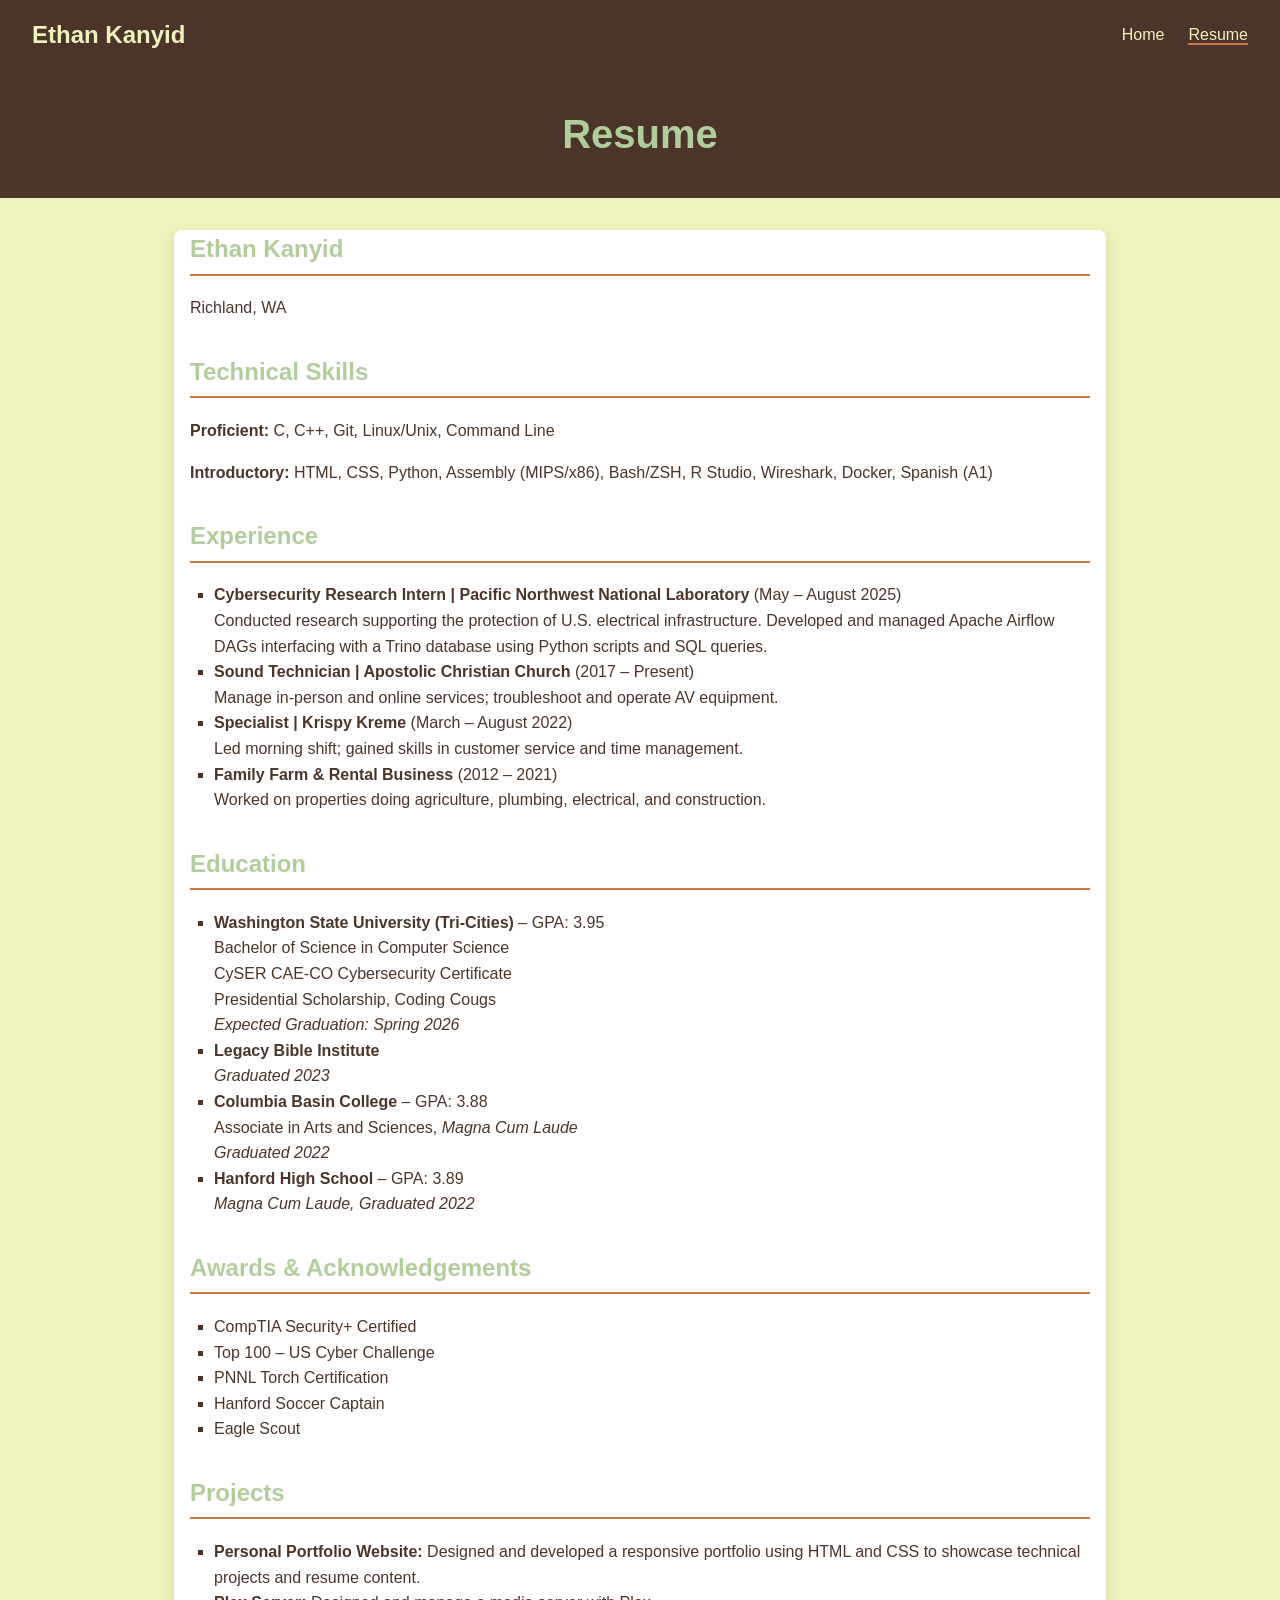
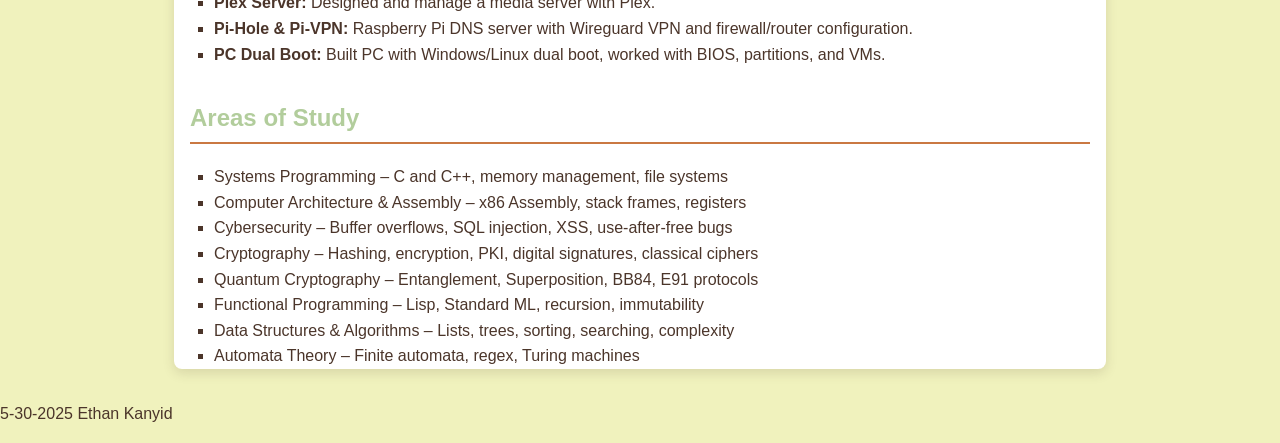
==== resume.html @ 14d08916 "Update resume.html" ====
<!DOCTYPE html>
<html lang="en">
<head>
  <meta charset="UTF-8" />
  <meta name="viewport" content="width=device-width, initial-scale=1.0" />
  <title>Ethan Kanyid – Resume</title>
  <link rel="stylesheet" href="style.css" />
</head>
<body>

<header>
  <!-- Navbar container for proper layout -->
  <div class="navbar">
    <div class="logo">Ethan Kanyid</div>
    <nav>
      <ul class="nav-links">
        <li><a href="index.html">Home</a></li>
        <li><a href="resume.html" class="active">Resume</a></li>
      </ul>
    </nav>
  </div>

  <!-- Hero text for page title -->
  <div class="hero-text">
    <h1>Resume</h1>
  </div>
</header>

  <main class="resume">
    <!-- Personal information section -->
    <section>
      <h2>Ethan Kanyid</h2>
      <p>Richland, WA</p>
    </section>

    <!-- Technical skills section -->
    <section>
      <h2>Technical Skills</h2>
      <p><strong>Proficient:</strong> C, C++, Git, Linux/Unix, Command Line</p>
      <p><strong>Introductory:</strong> HTML, CSS, Python, Assembly (MIPS/x86), Bash/ZSH, R Studio, Wireshark, Docker, Spanish (A1)</p>
    </section>

    <!-- Work experience -->
    <section>
      <h2>Experience</h2>
      <ul>
        <li><strong>Cybersecurity Research Intern | Pacific Northwest National Laboratory</strong> (May – August 2025)<br>
          Conducted research supporting the protection of U.S. electrical infrastructure. Developed and managed Apache Airflow DAGs interfacing with a Trino database using Python scripts and SQL queries.
        </li>
        <li><strong>Sound Technician | Apostolic Christian Church</strong> (2017 – Present)<br>
          Manage in-person and online services; troubleshoot and operate AV equipment.
        </li>
        <li><strong>Specialist | Krispy Kreme</strong> (March – August 2022)<br>
          Led morning shift; gained skills in customer service and time management.
        </li>
        <li><strong>Family Farm & Rental Business</strong> (2012 – 2021)<br>
          Worked on properties doing agriculture, plumbing, electrical, and construction.
        </li>
      </ul>
    </section>

    <!-- Education details -->
    <section>
      <h2>Education</h2>
      <ul>
        <li><strong>Washington State University (Tri-Cities)</strong> – GPA: 3.95<br>
          Bachelor of Science in Computer Science<br>
          CySER CAE-CO Cybersecurity Certificate<br>
          Presidential Scholarship, Coding Cougs<br>
          <em>Expected Graduation: Spring 2026</em>
        </li>
        <li><strong>Legacy Bible Institute</strong><br><em>Graduated 2023</em></li>
        <li><strong>Columbia Basin College</strong> – GPA: 3.88<br>
          Associate in Arts and Sciences, <em>Magna Cum Laude</em><br><em>Graduated 2022</em></li>
        <li><strong>Hanford High School</strong> – GPA: 3.89<br>
          <em>Magna Cum Laude, Graduated 2022</em></li>
      </ul>
    </section>

    <!-- Awards and acknowledgements -->
    <section>
      <h2>Awards & Acknowledgements</h2>
      <ul>
        <li>CompTIA Security+ Certified</li>
        <li>Top 100 – US Cyber Challenge</li>
        <li>PNNL Torch Certification</li>
        <li>Hanford Soccer Captain</li>
        <li>Eagle Scout</li>
      </ul>
    </section>

    <!-- Projects summary -->
    <section>
      <h2>Projects</h2>
      <ul>
        <li><strong>Personal Portfolio Website:</strong> Designed and developed a responsive portfolio using HTML and CSS to showcase technical projects and resume content.</li>
        <li><strong>Plex Server:</strong> Designed and manage a media server with Plex.</li>
        <li><strong>Pi-Hole & Pi-VPN:</strong> Raspberry Pi DNS server with Wireguard VPN and firewall/router configuration.</li>
        <li><strong>PC Dual Boot:</strong> Built PC with Windows/Linux dual boot, worked with BIOS, partitions, and VMs.</li>
      </ul>
    </section>

    <!-- Areas of study -->
    <section>
      <h2>Areas of Study</h2>
      <ul>
        <li>Systems Programming – C and C++, memory management, file systems</li>
        <li>Computer Architecture & Assembly – x86 Assembly, stack frames, registers</li>
        <li>Cybersecurity – Buffer overflows, SQL injection, XSS, use-after-free bugs</li>
        <li>Cryptography – Hashing, encryption, PKI, digital signatures, classical ciphers</li>
        <li>Quantum Cryptography – Entanglement, Superposition, BB84, E91 protocols</li>
        <li>Functional Programming – Lisp, Standard ML, recursion, immutability</li>
        <li>Data Structures & Algorithms – Lists, trees, sorting, searching, complexity</li>
        <li>Automata Theory – Finite automata, regex, Turing machines</li>
      </ul>
    </section>
  </main>

  <footer>
    <!-- Footer with date and name -->
    <p>5-30-2025 Ethan Kanyid</p>
  </footer>
</body>
</html>
---- style.css ----
/* ====== GLOBAL STYLES ====== */
body {
  font-family: 'Segoe UI', Tahoma, Geneva, Verdana, sans-serif;
  margin: 0;
  padding: 0;
  background: rgb(240, 242, 189); /* pale yellow */
  color: rgb(75, 53, 42); /* rich brown */
  line-height: 1.6;
}

/* ====== HEADER ====== */
header {
  background: rgb(75, 53, 42); /* dark brown */
  color: rgb(240, 242, 189); /* pale yellow text */
}

.navbar {
  display: flex;
  justify-content: space-between;
  align-items: center;
  padding: 1rem 2rem;
}

.logo {
  font-size: 1.5rem;
  font-weight: bold;
}

/* ====== NAVIGATION LINKS ====== */
.nav-links {
  list-style: none;
  display: flex;
  gap: 1.5rem;
  margin: 0;
}

.nav-links li a {
  color: rgb(240, 242, 189);
  text-decoration: none;
  font-weight: 500;
  transition: color 0.3s ease;
}

.nav-links li a:hover {
  color: rgb(202, 120, 66); /* warm orange on hover */
  text-decoration: underline;
}

.nav-links a.active {
  border-bottom: 2px solid rgb(202, 120, 66); /* orange underline */
}

/* ====== HERO TEXT ====== */
.hero-text {
  text-align: center;
  padding: 2rem;
}

.hero-text h1 {
  margin: 0;
  font-size: 2.5rem;
  color: rgb(178, 205, 156); /* soft green */
}

/* ====== MAIN CONTENT ====== */
main {
  max-width: 900px;
  margin: 2rem auto;
  padding: 0 1rem;
  background: white;
  border-radius: 8px;
  box-shadow: 0 4px 12px rgba(75, 53, 42, 0.15); /* subtle brown shadow */
}

section {
  margin-bottom: 2rem;
}

h2 {
  color: rgb(178, 205, 156); /* soft green */
  border-bottom: 2px solid rgb(202, 120, 66); /* orange accent line */
  padding-bottom: 0.3rem;
}

/* ====== LIST STYLES ====== */
ul {
  list-style-type: square;
  padding-left: 1.5rem;
}

/* ====== ABOUT SECTION ====== */
.profile-photo {
  width: 100%;
  max-width: 300px;
  height: auto;
  border-radius: 8px;
  box-shadow: 0 4px 8px rgba(75, 53, 42, 0.3);
  margin: 0 auto;
}

.about-container {
  display: flex;
  flex-wrap: wrap;
  align-items: flex-start;
  gap: 2rem;
}

.about-text {
  flex: 1;
  min-width: 250px;
}

/* ====== RESPONSIVE ====== */
@media (max-width: 768px) {
  .nav-links {
    flex-direction: column;
    align-items: flex-start;
  }

  .about-container {
    flex-direction: column;
    align-items: center;
  }

  .profile-photo {
    margin-bottom: 1rem;
  }
}
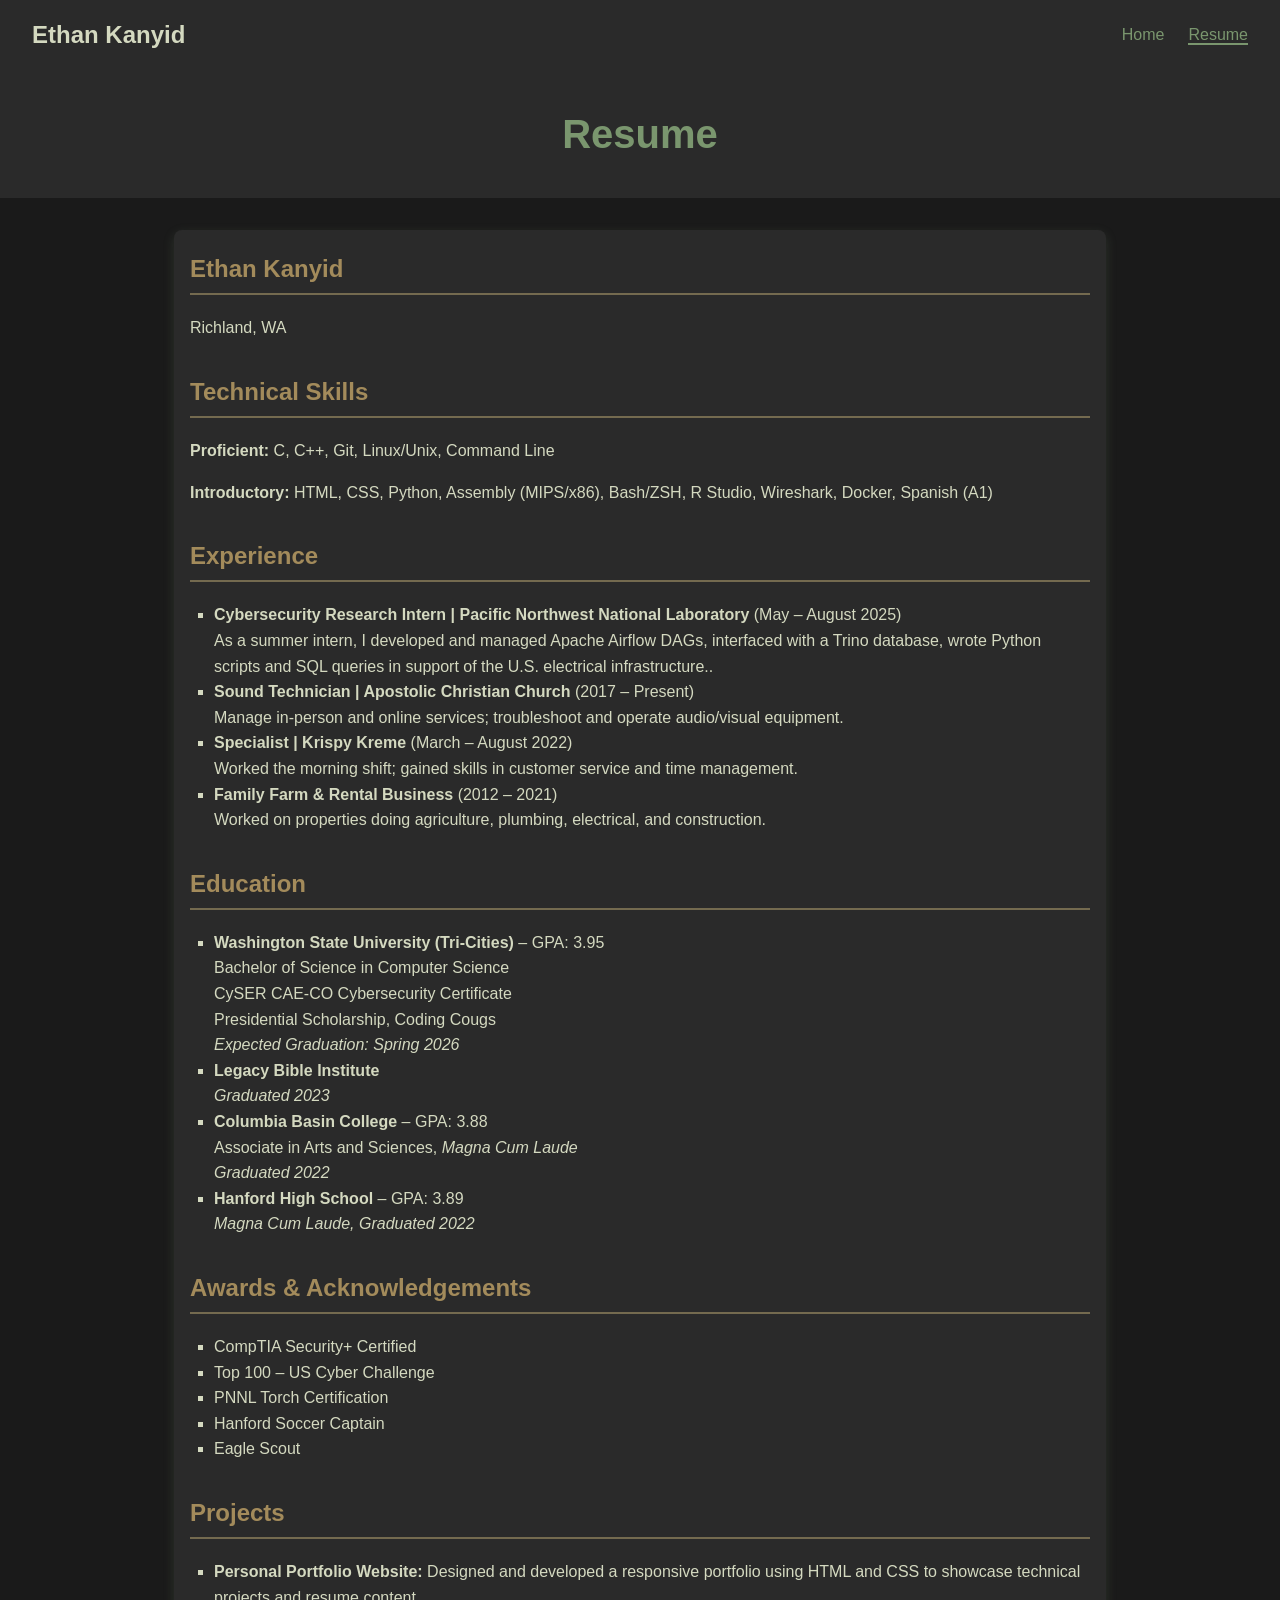
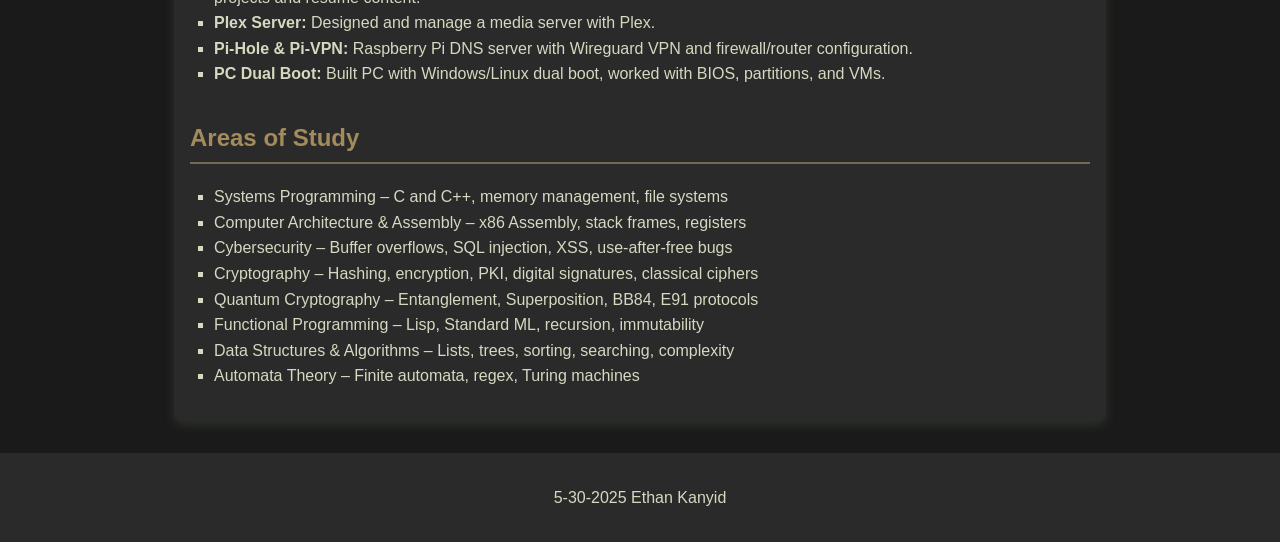
==== commit a8034060: "Update resume.html" ====
--- a/resume.html
+++ b/resume.html
@@ -45,13 +45,13 @@
       <h2>Experience</h2>
       <ul>
         <li><strong>Cybersecurity Research Intern | Pacific Northwest National Laboratory</strong> (May – August 2025)<br>
-          Conducted research supporting the protection of U.S. electrical infrastructure. Developed and managed Apache Airflow DAGs interfacing with a Trino database using Python scripts and SQL queries.
+          As a summer intern, I developed and managed Apache Airflow DAGs, interfaced with a Trino database, wrote Python scripts and SQL queries in support of the U.S. electrical infrastructure..
         </li>
         <li><strong>Sound Technician | Apostolic Christian Church</strong> (2017 – Present)<br>
-          Manage in-person and online services; troubleshoot and operate AV equipment.
+          Manage in-person and online services; troubleshoot and operate audio/visual equipment.
         </li>
         <li><strong>Specialist | Krispy Kreme</strong> (March – August 2022)<br>
-          Led morning shift; gained skills in customer service and time management.
+          Worked the morning shift; gained skills in customer service and time management.
         </li>
         <li><strong>Family Farm & Rental Business</strong> (2012 – 2021)<br>
           Worked on properties doing agriculture, plumbing, electrical, and construction.
--- a/style.css
+++ b/style.css
@@ -1,128 +1,178 @@
 /* ====== GLOBAL STYLES ====== */
+html,
 body {
-  font-family: 'Segoe UI', Tahoma, Geneva, Verdana, sans-serif;
-  margin: 0;
-  padding: 0;
-  background: rgb(240, 242, 189); /* pale yellow */
-  color: rgb(75, 53, 42); /* rich brown */
-  line-height: 1.6;
+    height: 100%;
+    margin: 0;
+    padding: 0;
+}
+
+body {
+    font-family: 'Segoe UI', Tahoma, Geneva, Verdana, sans-serif;
+    margin: 0;
+    padding: 0;
+    background: #1a1a1a;
+    /* muted very dark gray / almost black */
+    color: #d4d9c0;
+    /* warm off-white */
+    line-height: 1.6;
+
+    display: flex;
+    flex-direction: column;
+    min-height: 100vh;
 }
 
 /* ====== HEADER ====== */
 header {
-  background: rgb(75, 53, 42); /* dark brown */
-  color: rgb(240, 242, 189); /* pale yellow text */
+    background: #2a2a2a;
+    /* dark muted gray */
+    color: #d4d9c0;
+    /* warm off-white */
 }
 
 .navbar {
-  display: flex;
-  justify-content: space-between;
-  align-items: center;
-  padding: 1rem 2rem;
+    display: flex;
+    justify-content: space-between;
+    align-items: center;
+    padding: 1rem 2rem;
 }
 
 .logo {
-  font-size: 1.5rem;
-  font-weight: bold;
+    font-size: 1.5rem;
+    font-weight: bold;
 }
 
 /* ====== NAVIGATION LINKS ====== */
 .nav-links {
-  list-style: none;
-  display: flex;
-  gap: 1.5rem;
-  margin: 0;
+    list-style: none;
+    display: flex;
+    gap: 1.5rem;
+    margin: 0;
 }
 
 .nav-links li a {
-  color: rgb(240, 242, 189);
-  text-decoration: none;
-  font-weight: 500;
-  transition: color 0.3s ease;
+    color: #7a966e;
+    /* muted soft green */
+    text-decoration: none;
+    font-weight: 500;
+    transition: color 0.3s ease;
 }
 
 .nav-links li a:hover {
-  color: rgb(202, 120, 66); /* warm orange on hover */
-  text-decoration: underline;
+    color: #a1b58d;
+    /* lighter soft green */
+    text-decoration: underline;
 }
 
 .nav-links a.active {
-  border-bottom: 2px solid rgb(202, 120, 66); /* orange underline */
+    border-bottom: 2px solid #7a966e;
+    /* muted soft green */
+}
+
+/* ====== ALL OTHER LINKS ====== */
+a {
+    color: #7a966e;
+    /* muted soft green */
+    text-decoration: none;
+    transition: color 0.3s ease;
+}
+
+a:hover {
+    color: #a1b58d;
+    /* lighter soft green */
+    text-decoration: underline;
 }
 
 /* ====== HERO TEXT ====== */
 .hero-text {
-  text-align: center;
-  padding: 2rem;
+    text-align: center;
+    padding: 2rem;
 }
 
 .hero-text h1 {
-  margin: 0;
-  font-size: 2.5rem;
-  color: rgb(178, 205, 156); /* soft green */
+    margin: 0;
+    font-size: 2.5rem;
+    color: #7a966e;
+    /* muted soft green */
 }
 
 /* ====== MAIN CONTENT ====== */
 main {
-  max-width: 900px;
-  margin: 2rem auto;
-  padding: 0 1rem;
-  background: white;
-  border-radius: 8px;
-  box-shadow: 0 4px 12px rgba(75, 53, 42, 0.15); /* subtle brown shadow */
+    max-width: 900px;
+    margin: 2rem auto;
+    padding: 0 1rem;
+    background: #2a2a2a;
+    /* dark muted gray */
+    border-radius: 8px;
+    box-shadow: 0 4px 12px rgba(122, 150, 110, 0.2);
+    /* soft muted green shadow */
+
+    flex-grow: 1;
 }
 
 section {
-  margin-bottom: 2rem;
+    margin-bottom: 2rem;
 }
 
 h2 {
-  color: rgb(178, 205, 156); /* soft green */
-  border-bottom: 2px solid rgb(202, 120, 66); /* orange accent line */
-  padding-bottom: 0.3rem;
+    color: #a38b5b;
+    /* muted golden brown */
+    border-bottom: 2px solid #746a4f;
+    /* darker warm olive */
+    padding-bottom: 0.3rem;
 }
 
 /* ====== LIST STYLES ====== */
 ul {
-  list-style-type: square;
-  padding-left: 1.5rem;
+    list-style-type: square;
+    padding-left: 1.5rem;
 }
 
 /* ====== ABOUT SECTION ====== */
 .profile-photo {
-  width: 100%;
-  max-width: 300px;
-  height: auto;
-  border-radius: 8px;
-  box-shadow: 0 4px 8px rgba(75, 53, 42, 0.3);
-  margin: 0 auto;
+    width: 100%;
+    max-width: 300px;
+    height: auto;
+    border-radius: 8px;
+    box-shadow: 0 4px 8px rgba(163, 139, 91, 0.3);
+    /* warm shadow */
+    margin: 0 auto;
 }
 
 .about-container {
-  display: flex;
-  flex-wrap: wrap;
-  align-items: flex-start;
-  gap: 2rem;
+    display: flex;
+    flex-wrap: wrap;
+    align-items: flex-start;
+    gap: 2rem;
 }
 
 .about-text {
-  flex: 1;
-  min-width: 250px;
+    flex: 1;
+    min-width: 250px;
+}
+
+/* ====== FOOTER ====== */
+footer {
+    background-color: #2a2a2a;
+    /* dark muted gray */
+    color: #d4d9c0;
+    /* warm off-white */
+    text-align: center;
+    padding: 1rem 0;
 }
 
 /* ====== RESPONSIVE ====== */
 @media (max-width: 768px) {
-  .nav-links {
-    flex-direction: column;
-    align-items: flex-start;
-  }
+    .nav-links {
+        flex-direction: column;
+        align-items: flex-start;
+    }
 
-  .about-container {
-    flex-direction: column;
-    align-items: center;
-  }
+    .about-container {
+        flex-direction: column;
+        align-items: center;
+    }
 
-  .profile-photo {
-    margin-bottom: 1rem;
-  }
+    .profile-photo {
+        margin-bottom: 1rem;
+    }
 }
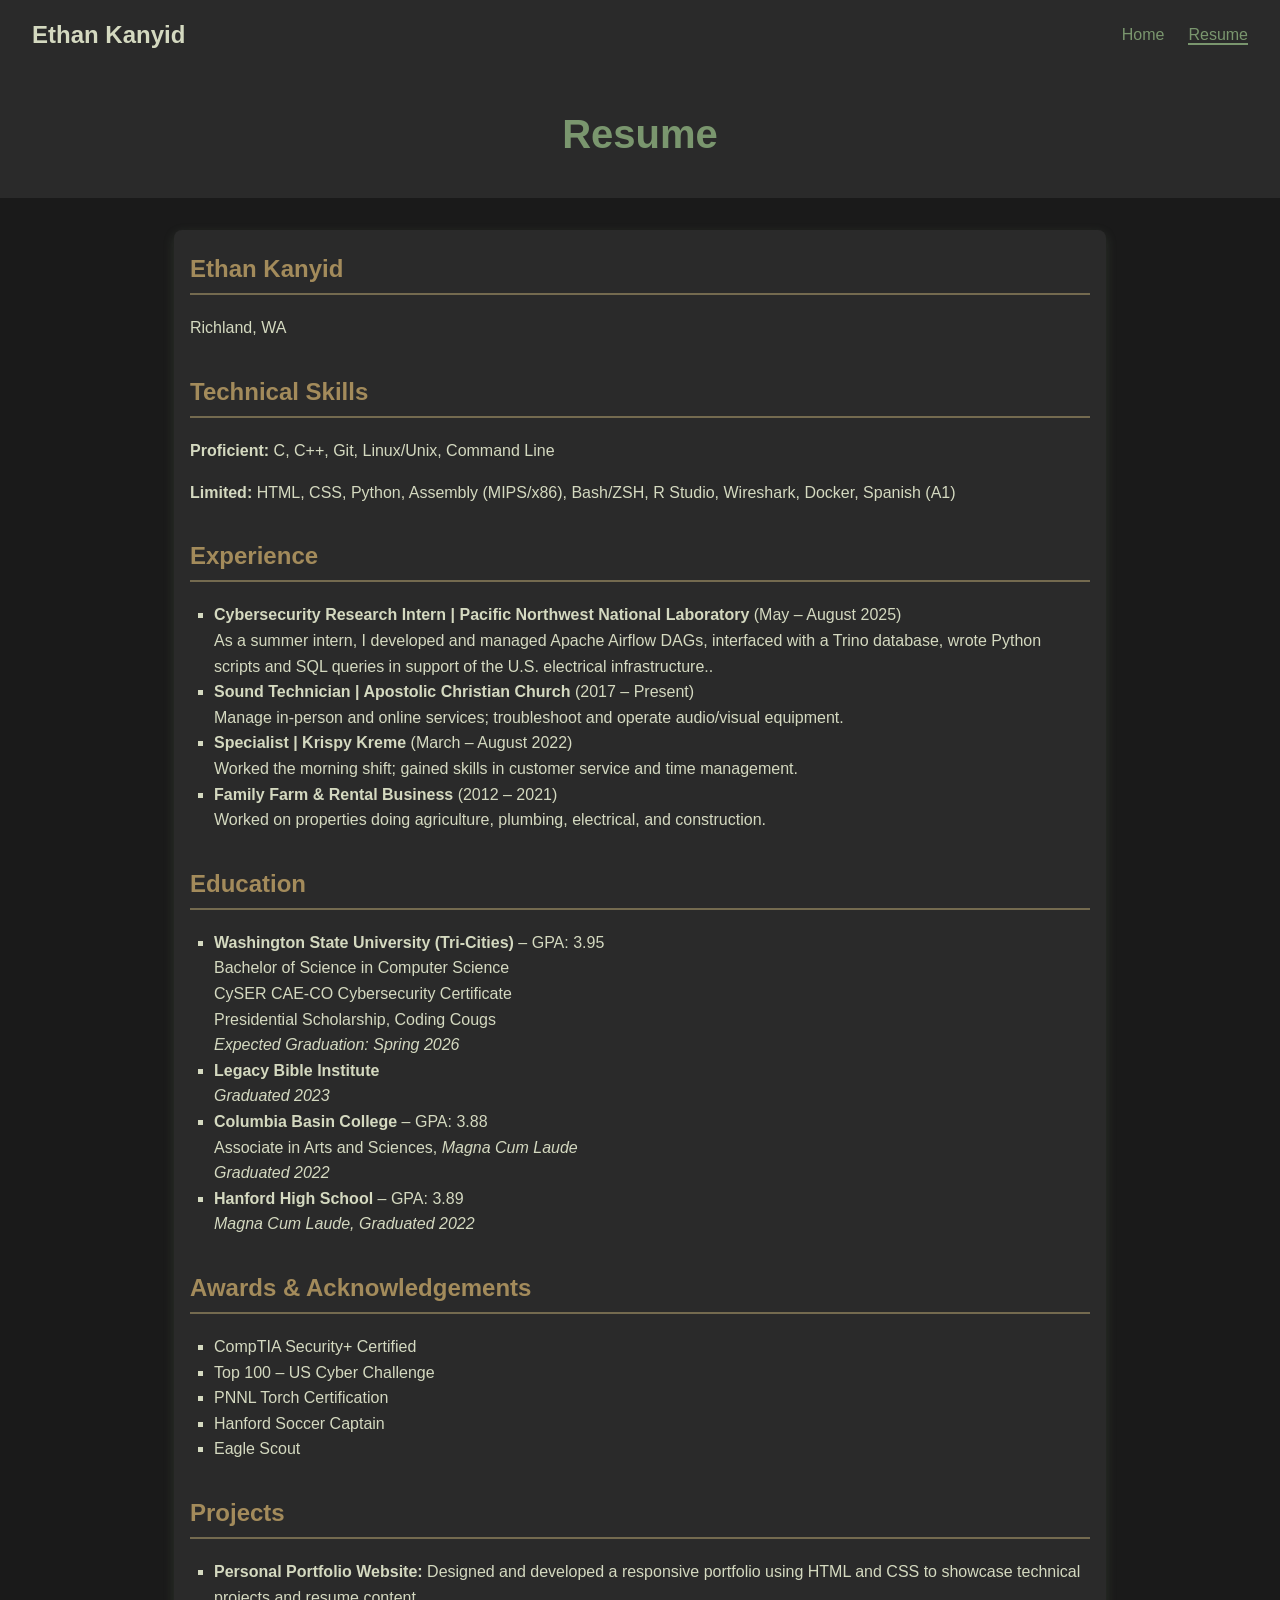
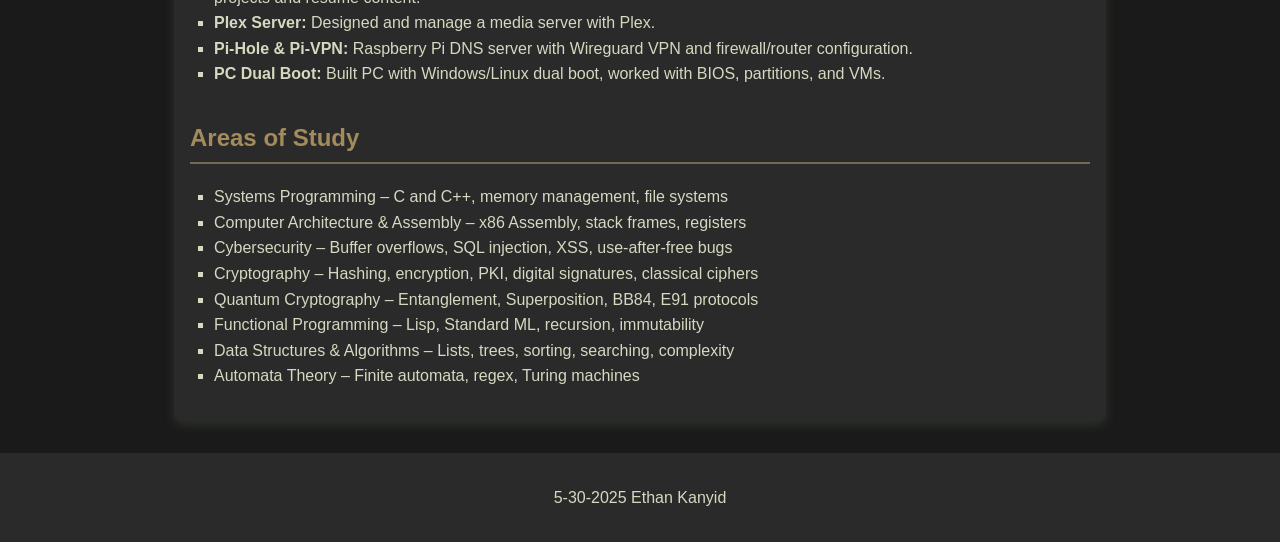
==== commit 4d072189: "Update resume.html" ====
--- a/resume.html
+++ b/resume.html
@@ -37,7 +37,7 @@
     <section>
       <h2>Technical Skills</h2>
       <p><strong>Proficient:</strong> C, C++, Git, Linux/Unix, Command Line</p>
-      <p><strong>Introductory:</strong> HTML, CSS, Python, Assembly (MIPS/x86), Bash/ZSH, R Studio, Wireshark, Docker, Spanish (A1)</p>
+      <p><strong>Limited:</strong> HTML, CSS, Python, Assembly (MIPS/x86), Bash/ZSH, R Studio, Wireshark, Docker, Spanish (A1)</p>
     </section>
 
     <!-- Work experience -->
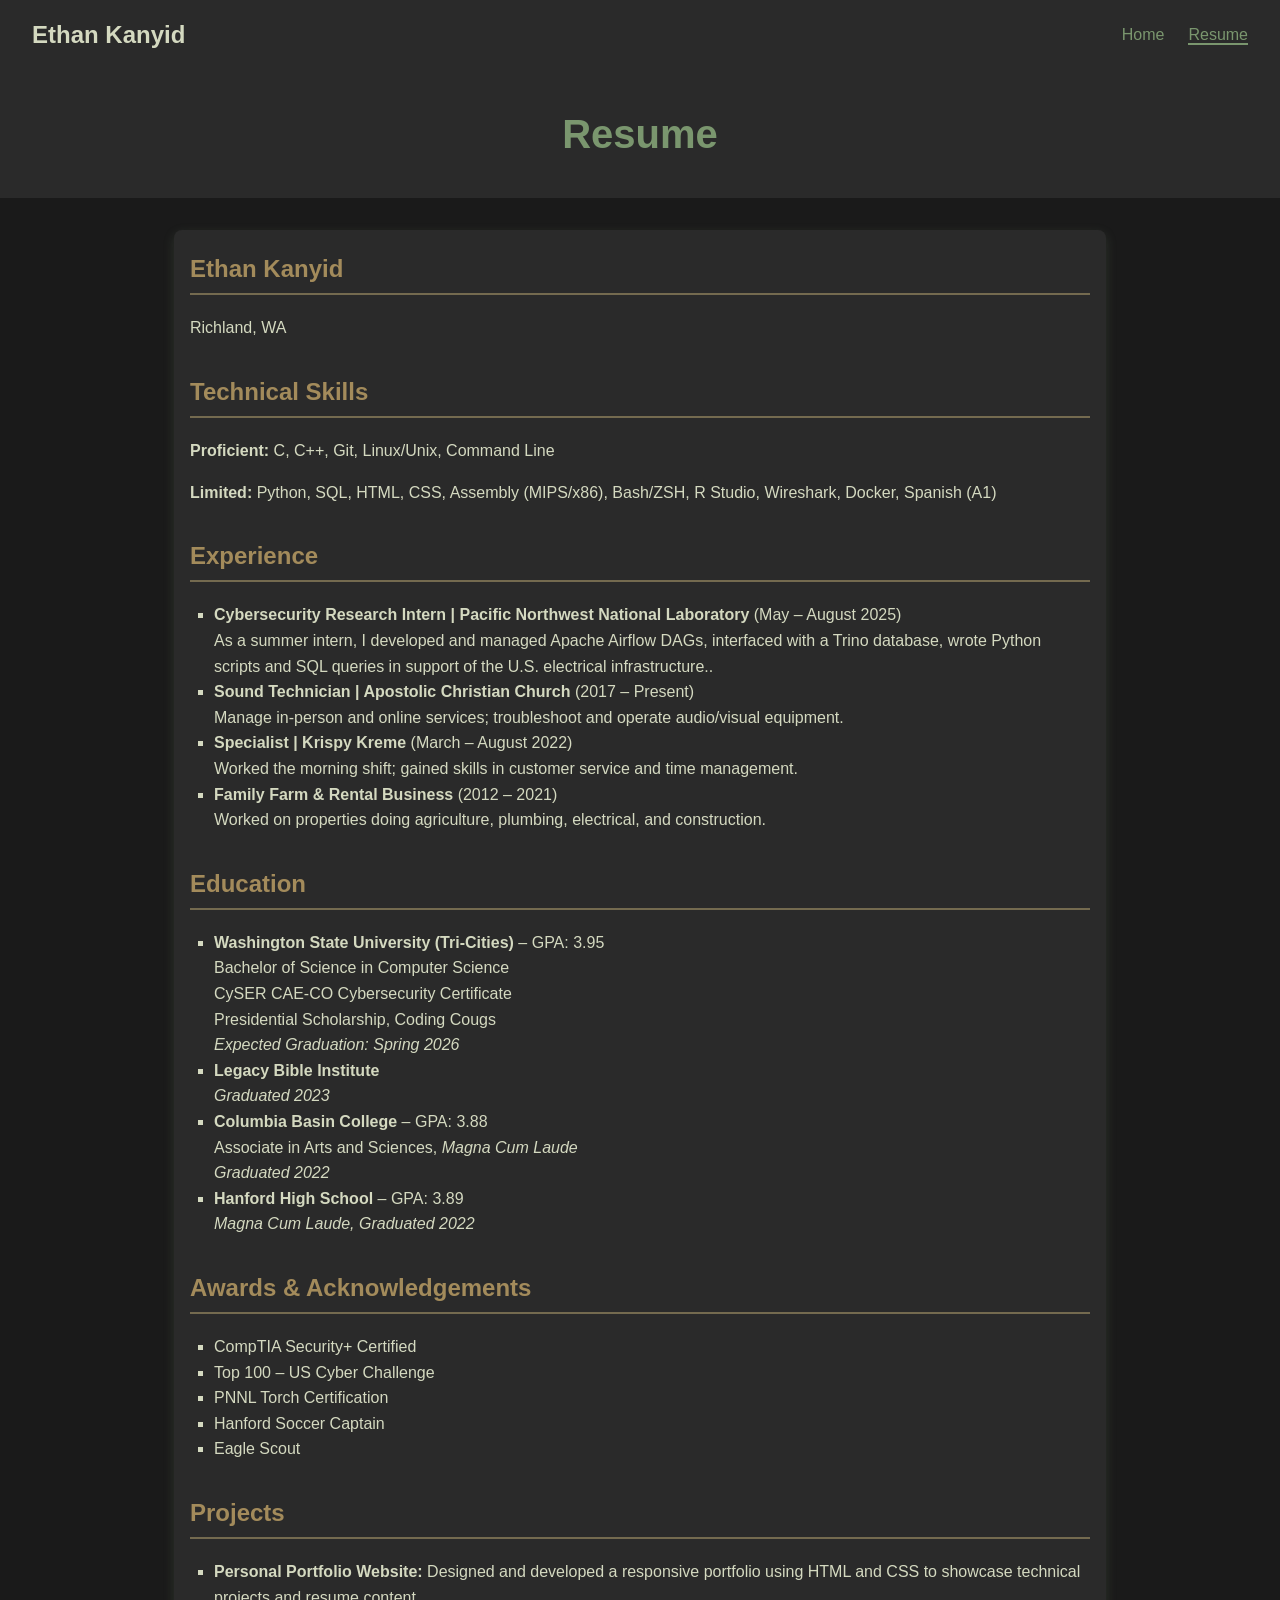
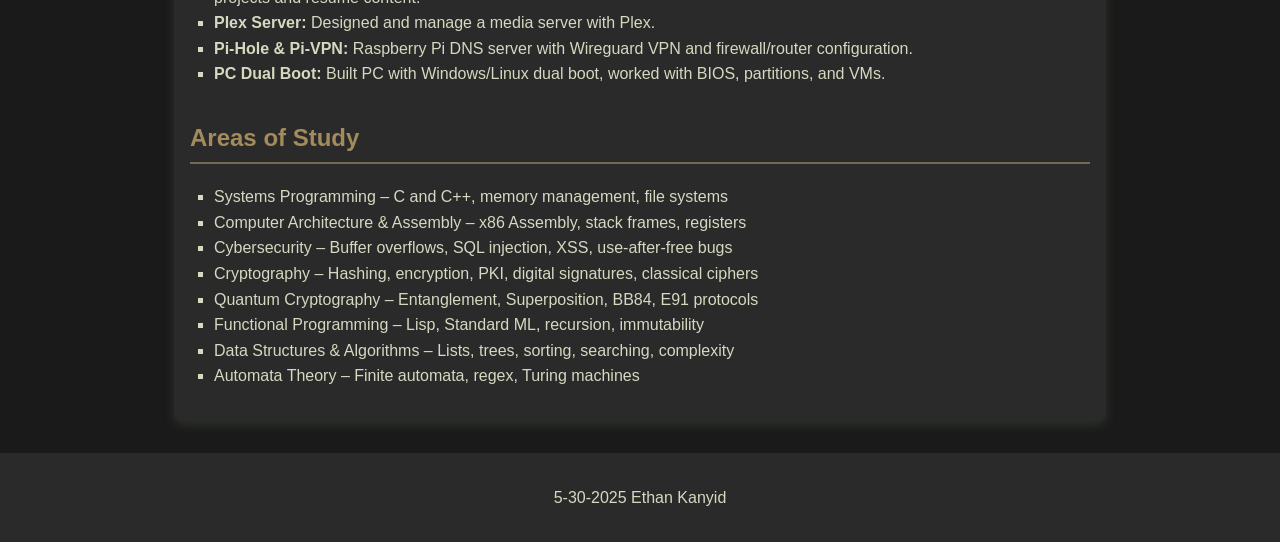
==== commit d4ffe92e: "Update resume.html" ====
--- a/resume.html
+++ b/resume.html
@@ -37,7 +37,7 @@
     <section>
       <h2>Technical Skills</h2>
       <p><strong>Proficient:</strong> C, C++, Git, Linux/Unix, Command Line</p>
-      <p><strong>Limited:</strong> HTML, CSS, Python, Assembly (MIPS/x86), Bash/ZSH, R Studio, Wireshark, Docker, Spanish (A1)</p>
+      <p><strong>Limited:</strong> Python, SQL, HTML, CSS, Assembly (MIPS/x86), Bash/ZSH, R Studio, Wireshark, Docker, Spanish (A1)</p>
     </section>
 
     <!-- Work experience -->
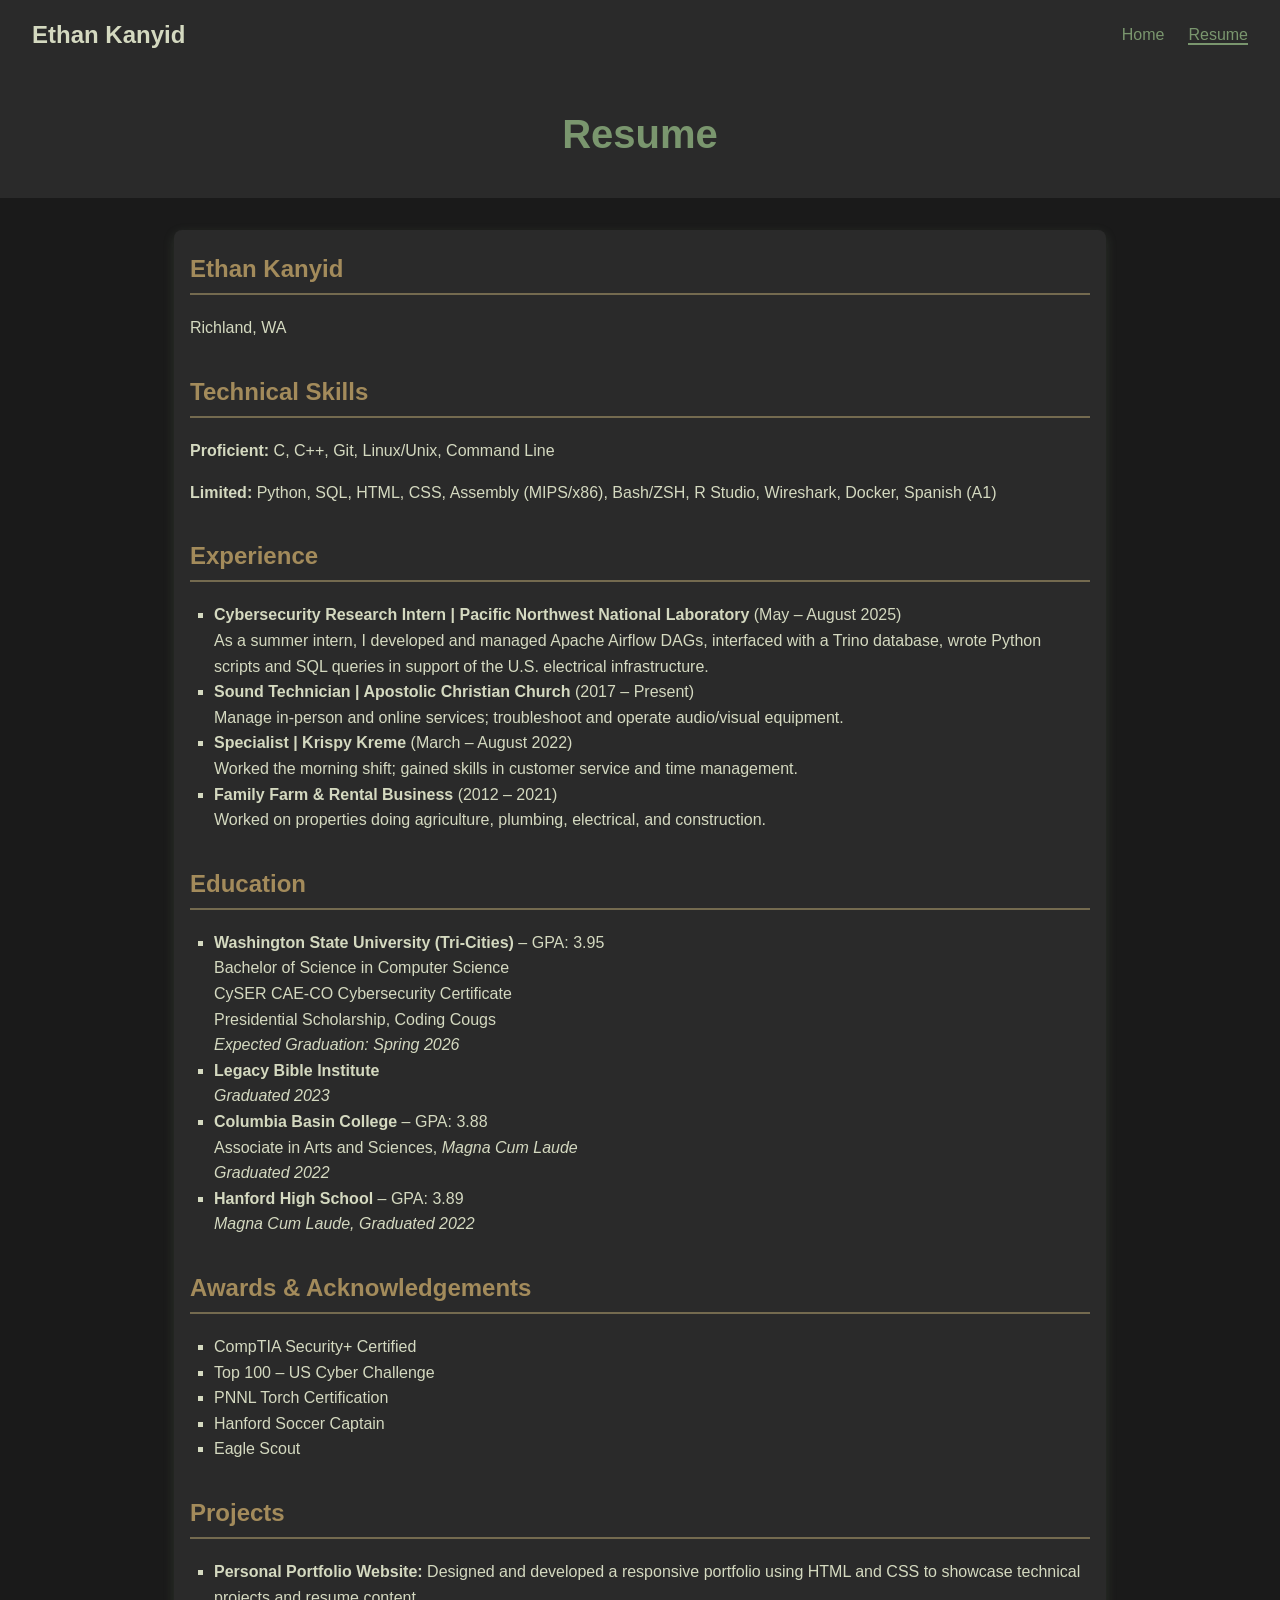
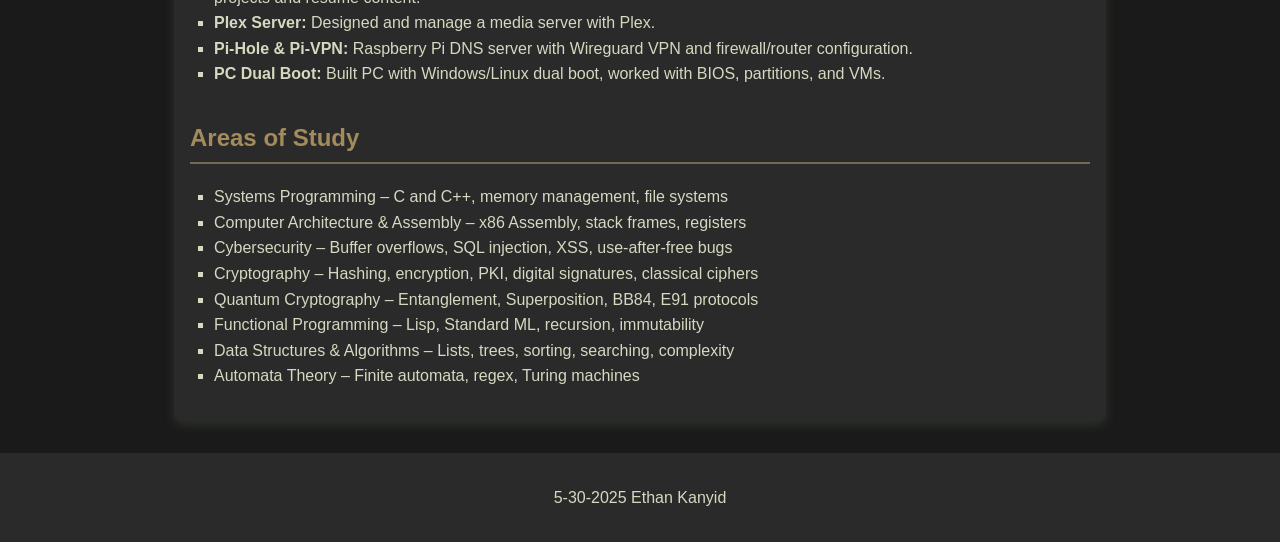
==== commit 30773819: "Update resume.html" ====
--- a/resume.html
+++ b/resume.html
@@ -45,7 +45,7 @@
       <h2>Experience</h2>
       <ul>
         <li><strong>Cybersecurity Research Intern | Pacific Northwest National Laboratory</strong> (May – August 2025)<br>
-          As a summer intern, I developed and managed Apache Airflow DAGs, interfaced with a Trino database, wrote Python scripts and SQL queries in support of the U.S. electrical infrastructure..
+          As a summer intern, I developed and managed Apache Airflow DAGs, interfaced with a Trino database, wrote Python scripts and SQL queries in support of the U.S. electrical infrastructure.
         </li>
         <li><strong>Sound Technician | Apostolic Christian Church</strong> (2017 – Present)<br>
           Manage in-person and online services; troubleshoot and operate audio/visual equipment.
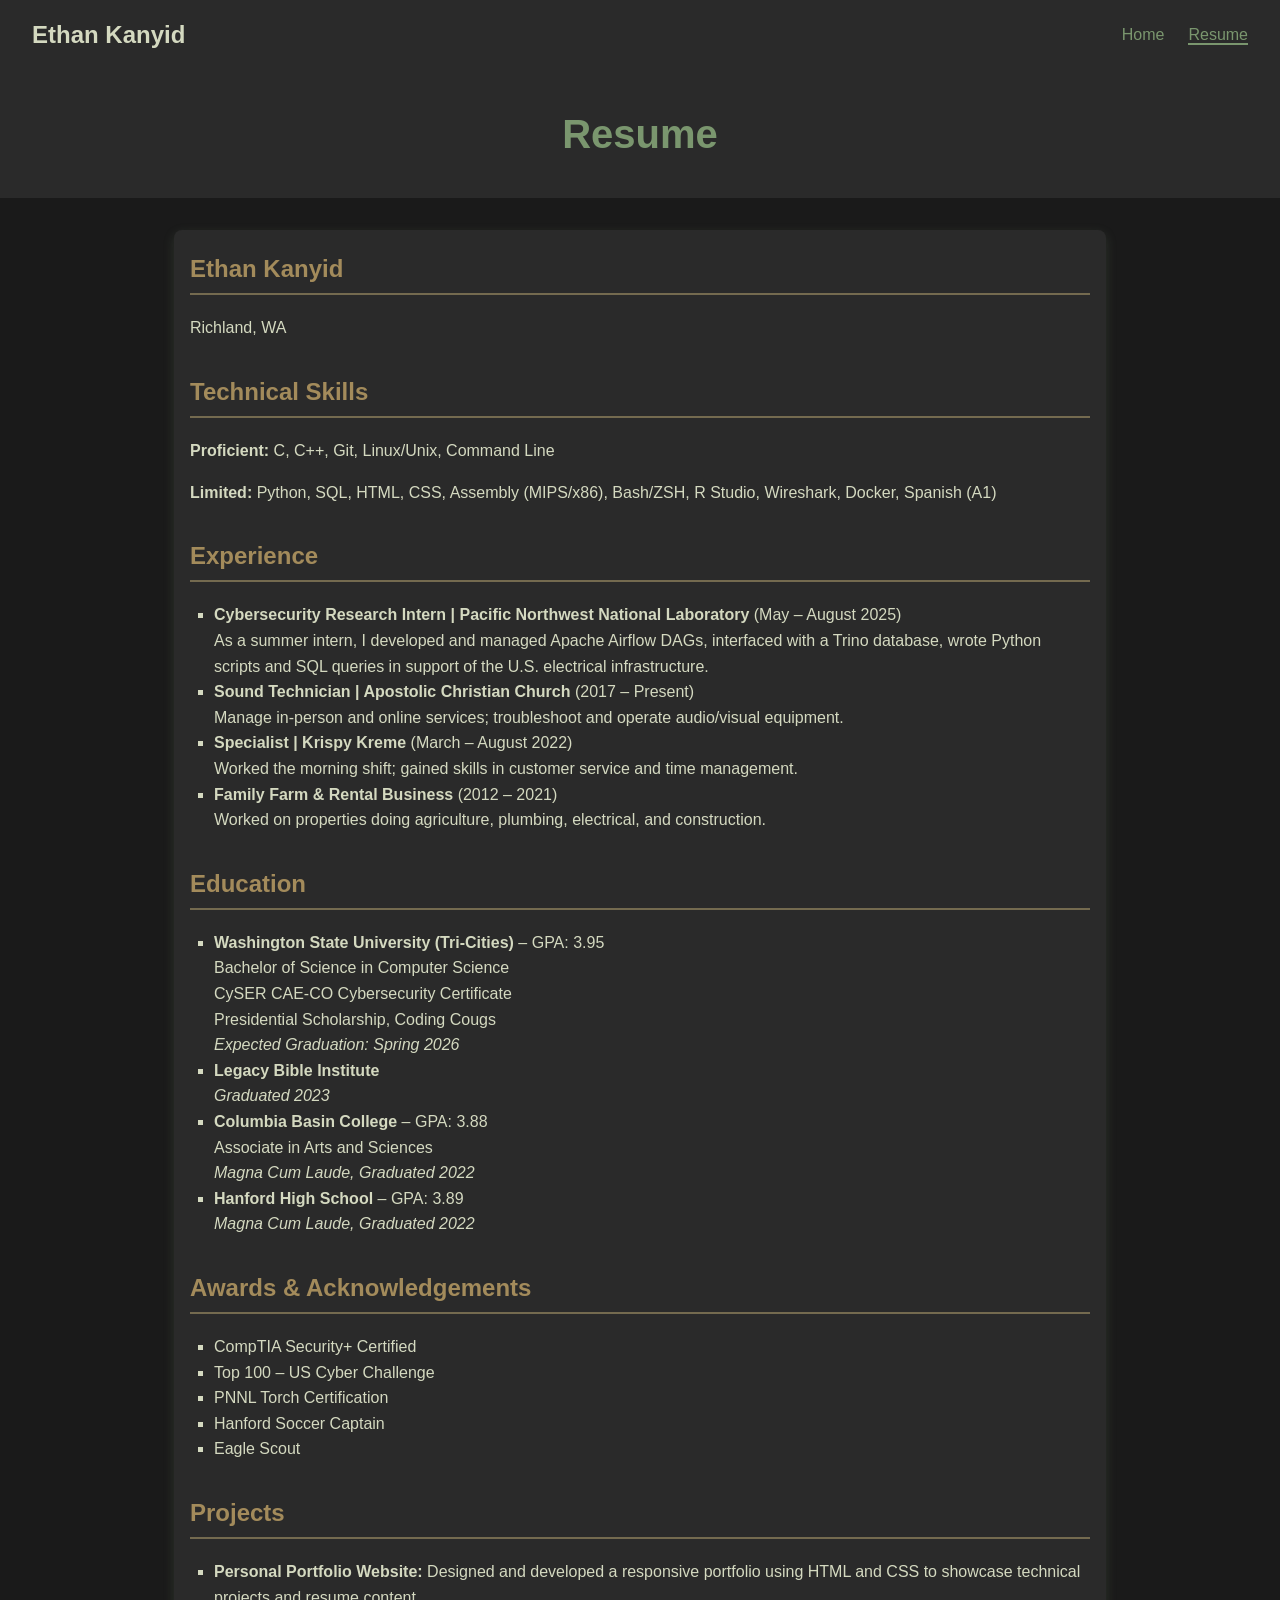
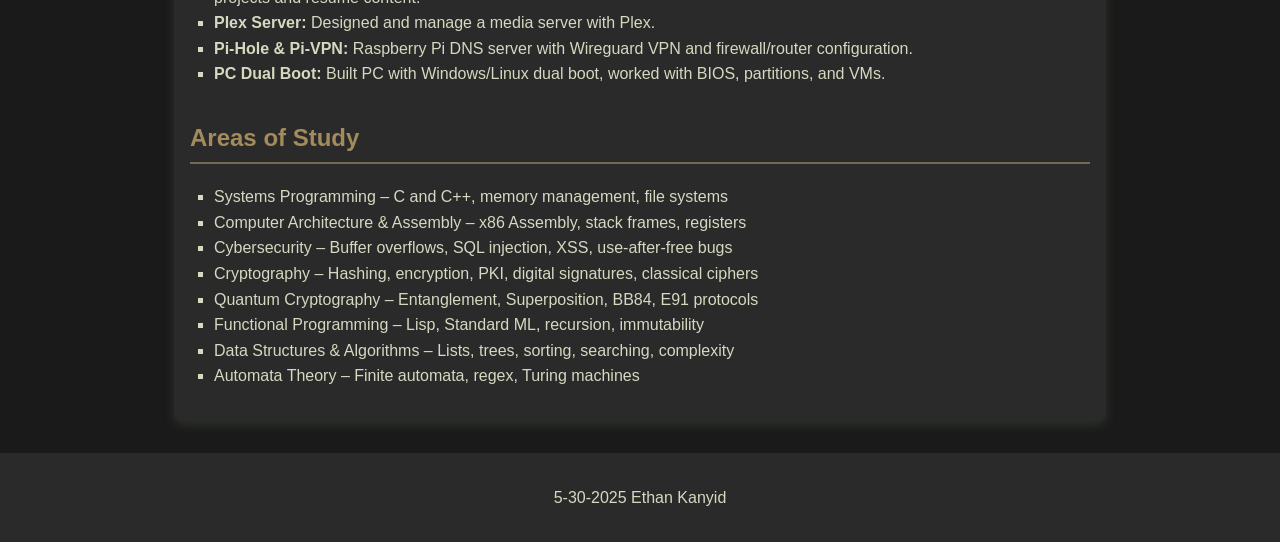
==== commit 0a2eb49c: "Update resume.html" ====
--- a/resume.html
+++ b/resume.html
@@ -71,7 +71,8 @@
         </li>
         <li><strong>Legacy Bible Institute</strong><br><em>Graduated 2023</em></li>
         <li><strong>Columbia Basin College</strong> – GPA: 3.88<br>
-          Associate in Arts and Sciences, <em>Magna Cum Laude</em><br><em>Graduated 2022</em></li>
+          Associate in Arts and Sciences<br> 
+          <em>Magna Cum Laude, Graduated 2022</em></li>
         <li><strong>Hanford High School</strong> – GPA: 3.89<br>
           <em>Magna Cum Laude, Graduated 2022</em></li>
       </ul>
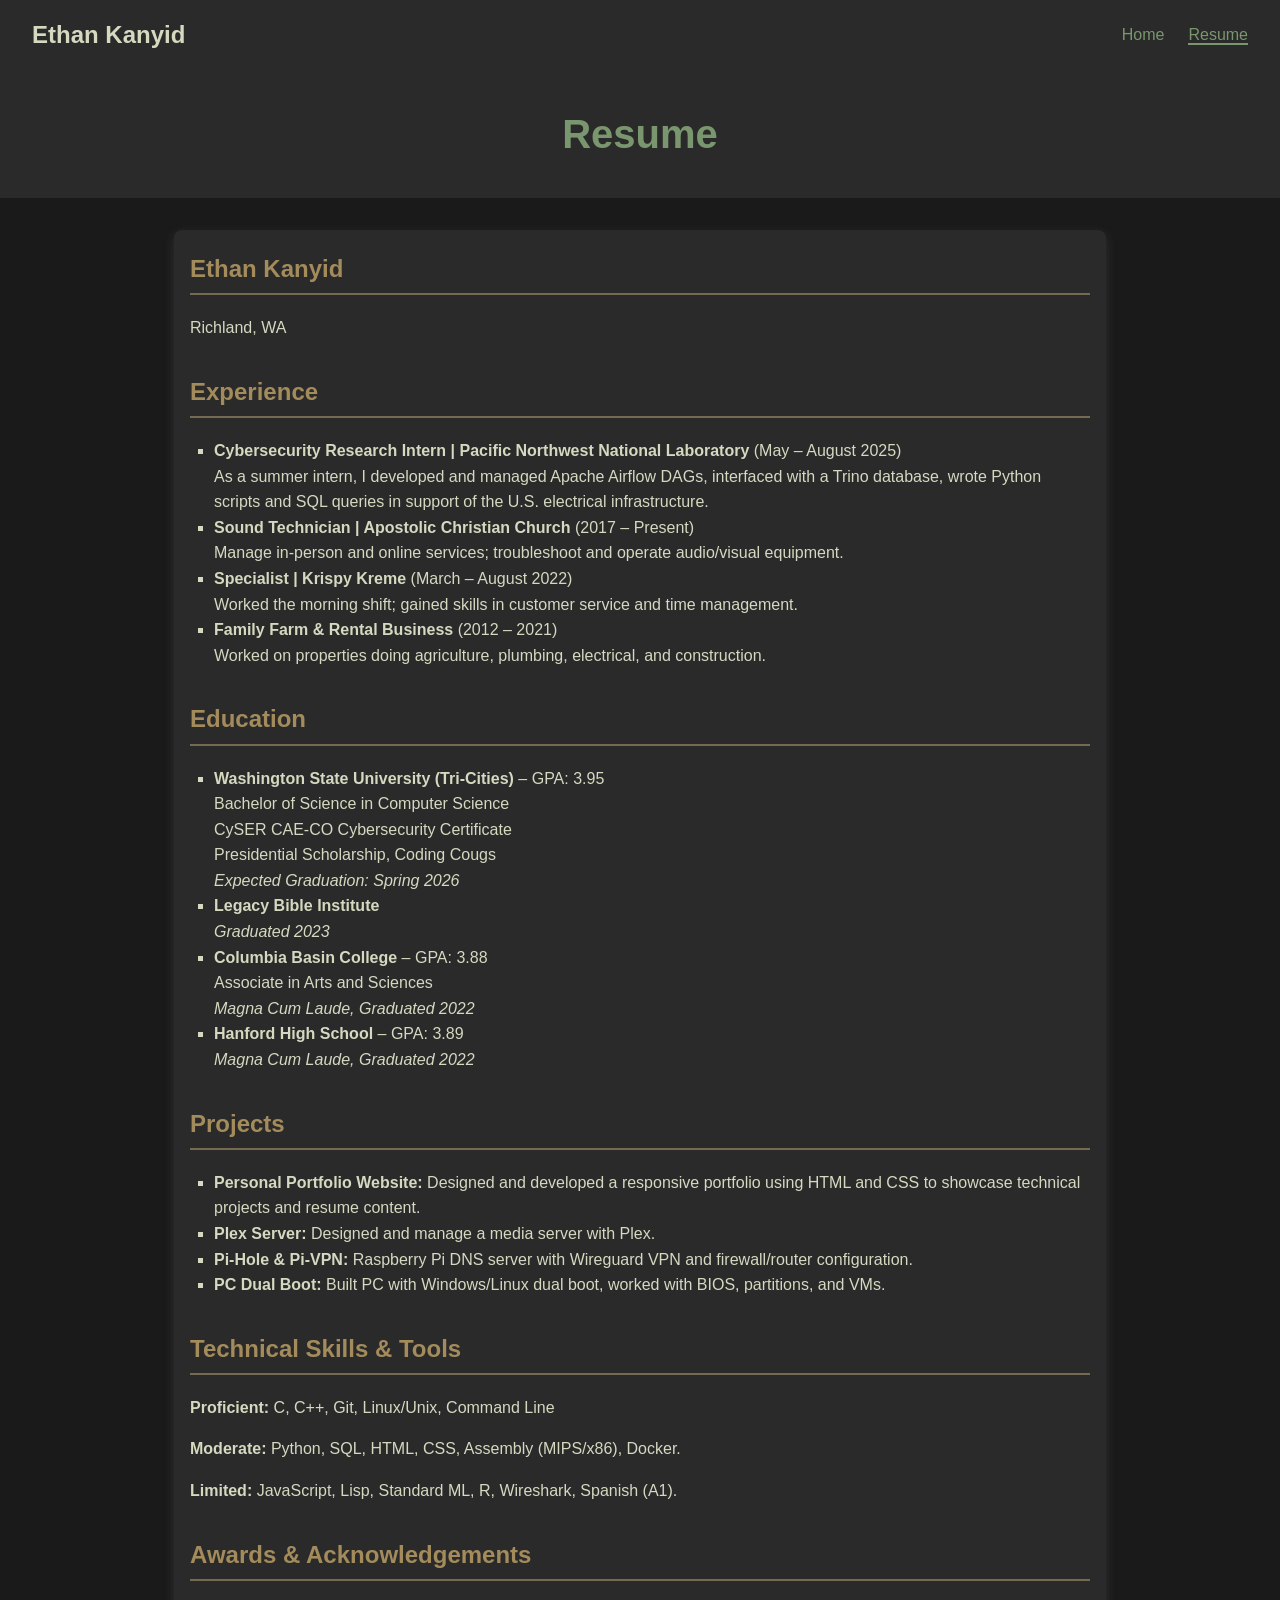
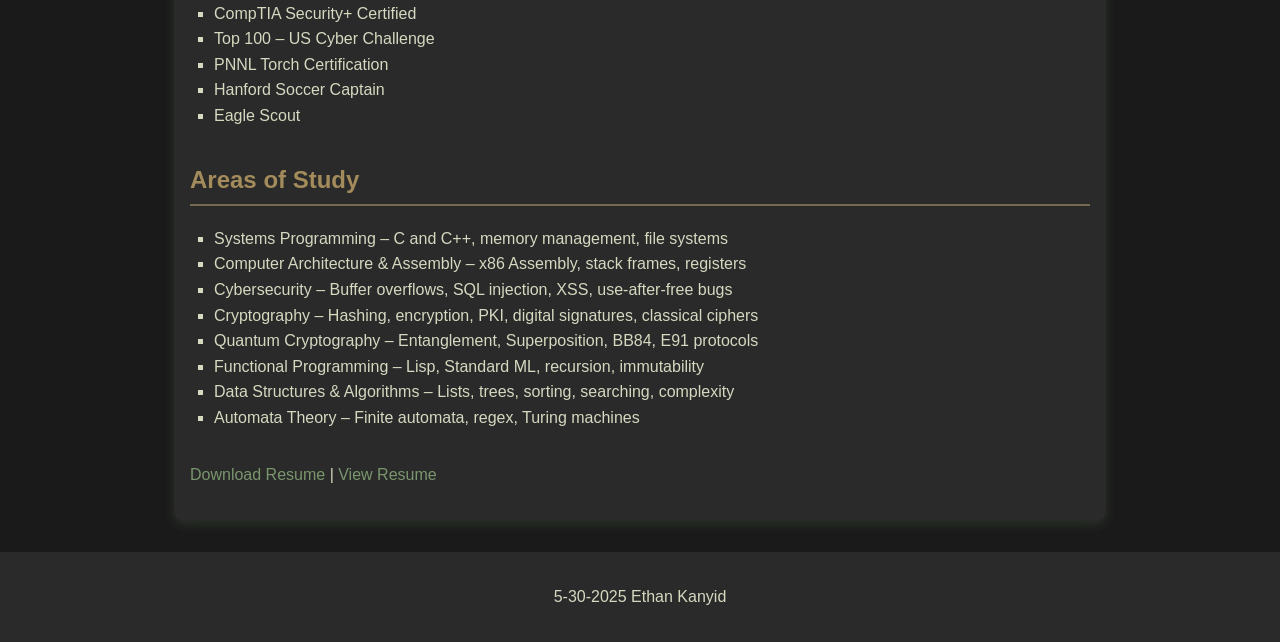
==== commit 9367088e: "init" ====
--- a/resume.html
+++ b/resume.html
@@ -1,125 +1,209 @@
-<!DOCTYPE html>
+<!doctype html>
 <html lang="en">
-<head>
-  <meta charset="UTF-8" />
-  <meta name="viewport" content="width=device-width, initial-scale=1.0" />
-  <title>Ethan Kanyid – Resume</title>
-  <link rel="stylesheet" href="style.css" />
-</head>
-<body>
-
-<header>
-  <!-- Navbar container for proper layout -->
-  <div class="navbar">
-    <div class="logo">Ethan Kanyid</div>
-    <nav>
-      <ul class="nav-links">
-        <li><a href="index.html">Home</a></li>
-        <li><a href="resume.html" class="active">Resume</a></li>
-      </ul>
-    </nav>
-  </div>
-
-  <!-- Hero text for page title -->
-  <div class="hero-text">
-    <h1>Resume</h1>
-  </div>
-</header>
-
-  <main class="resume">
-    <!-- Personal information section -->
-    <section>
-      <h2>Ethan Kanyid</h2>
-      <p>Richland, WA</p>
-    </section>
-
-    <!-- Technical skills section -->
-    <section>
-      <h2>Technical Skills</h2>
-      <p><strong>Proficient:</strong> C, C++, Git, Linux/Unix, Command Line</p>
-      <p><strong>Limited:</strong> Python, SQL, HTML, CSS, Assembly (MIPS/x86), Bash/ZSH, R Studio, Wireshark, Docker, Spanish (A1)</p>
-    </section>
-
-    <!-- Work experience -->
-    <section>
-      <h2>Experience</h2>
-      <ul>
-        <li><strong>Cybersecurity Research Intern | Pacific Northwest National Laboratory</strong> (May – August 2025)<br>
-          As a summer intern, I developed and managed Apache Airflow DAGs, interfaced with a Trino database, wrote Python scripts and SQL queries in support of the U.S. electrical infrastructure.
-        </li>
-        <li><strong>Sound Technician | Apostolic Christian Church</strong> (2017 – Present)<br>
-          Manage in-person and online services; troubleshoot and operate audio/visual equipment.
-        </li>
-        <li><strong>Specialist | Krispy Kreme</strong> (March – August 2022)<br>
-          Worked the morning shift; gained skills in customer service and time management.
-        </li>
-        <li><strong>Family Farm & Rental Business</strong> (2012 – 2021)<br>
-          Worked on properties doing agriculture, plumbing, electrical, and construction.
-        </li>
-      </ul>
-    </section>
-
-    <!-- Education details -->
-    <section>
-      <h2>Education</h2>
-      <ul>
-        <li><strong>Washington State University (Tri-Cities)</strong> – GPA: 3.95<br>
-          Bachelor of Science in Computer Science<br>
-          CySER CAE-CO Cybersecurity Certificate<br>
-          Presidential Scholarship, Coding Cougs<br>
-          <em>Expected Graduation: Spring 2026</em>
-        </li>
-        <li><strong>Legacy Bible Institute</strong><br><em>Graduated 2023</em></li>
-        <li><strong>Columbia Basin College</strong> – GPA: 3.88<br>
-          Associate in Arts and Sciences<br> 
-          <em>Magna Cum Laude, Graduated 2022</em></li>
-        <li><strong>Hanford High School</strong> – GPA: 3.89<br>
-          <em>Magna Cum Laude, Graduated 2022</em></li>
-      </ul>
-    </section>
-
-    <!-- Awards and acknowledgements -->
-    <section>
-      <h2>Awards & Acknowledgements</h2>
-      <ul>
-        <li>CompTIA Security+ Certified</li>
-        <li>Top 100 – US Cyber Challenge</li>
-        <li>PNNL Torch Certification</li>
-        <li>Hanford Soccer Captain</li>
-        <li>Eagle Scout</li>
-      </ul>
-    </section>
-
-    <!-- Projects summary -->
-    <section>
-      <h2>Projects</h2>
-      <ul>
-        <li><strong>Personal Portfolio Website:</strong> Designed and developed a responsive portfolio using HTML and CSS to showcase technical projects and resume content.</li>
-        <li><strong>Plex Server:</strong> Designed and manage a media server with Plex.</li>
-        <li><strong>Pi-Hole & Pi-VPN:</strong> Raspberry Pi DNS server with Wireguard VPN and firewall/router configuration.</li>
-        <li><strong>PC Dual Boot:</strong> Built PC with Windows/Linux dual boot, worked with BIOS, partitions, and VMs.</li>
-      </ul>
-    </section>
-
-    <!-- Areas of study -->
-    <section>
-      <h2>Areas of Study</h2>
-      <ul>
-        <li>Systems Programming – C and C++, memory management, file systems</li>
-        <li>Computer Architecture & Assembly – x86 Assembly, stack frames, registers</li>
-        <li>Cybersecurity – Buffer overflows, SQL injection, XSS, use-after-free bugs</li>
-        <li>Cryptography – Hashing, encryption, PKI, digital signatures, classical ciphers</li>
-        <li>Quantum Cryptography – Entanglement, Superposition, BB84, E91 protocols</li>
-        <li>Functional Programming – Lisp, Standard ML, recursion, immutability</li>
-        <li>Data Structures & Algorithms – Lists, trees, sorting, searching, complexity</li>
-        <li>Automata Theory – Finite automata, regex, Turing machines</li>
-      </ul>
-    </section>
-  </main>
-
-  <footer>
-    <!-- Footer with date and name -->
-    <p>5-30-2025 Ethan Kanyid</p>
-  </footer>
-</body>
+    <head>
+        <meta charset="UTF-8" />
+        <meta name="viewport" content="width=device-width, initial-scale=1.0" />
+        <title>Ethan Kanyid – Resume</title>
+        <link rel="stylesheet" href="style.css" />
+    </head>
+    <body>
+        <header>
+            <!-- Navbar container for proper layout -->
+            <div class="navbar">
+                <div class="logo">Ethan Kanyid</div>
+                <nav>
+                    <ul class="nav-links">
+                        <li><a href="index.html">Home</a></li>
+                        <li><a href="resume.html" class="active">Resume</a></li>
+                    </ul>
+                </nav>
+            </div>
+
+            <!-- Hero text for page title -->
+            <div class="hero-text">
+                <h1>Resume</h1>
+            </div>
+        </header>
+
+        <main class="resume">
+            <!-- Personal information section -->
+            <section>
+                <h2>Ethan Kanyid</h2>
+                <p>Richland, WA</p>
+            </section>
+
+            <!-- Work experience -->
+            <section>
+                <h2>Experience</h2>
+                <ul>
+                    <li>
+                        <strong
+                            >Cybersecurity Research Intern | Pacific Northwest
+                            National Laboratory</strong
+                        >
+                        (May – August 2025)<br />
+                        As a summer intern, I developed and managed Apache
+                        Airflow DAGs, interfaced with a Trino database, wrote
+                        Python scripts and SQL queries in support of the U.S.
+                        electrical infrastructure.
+                    </li>
+                    <li>
+                        <strong
+                            >Sound Technician | Apostolic Christian
+                            Church</strong
+                        >
+                        (2017 – Present)<br />
+                        Manage in-person and online services; troubleshoot and
+                        operate audio/visual equipment.
+                    </li>
+                    <li>
+                        <strong>Specialist | Krispy Kreme</strong> (March –
+                        August 2022)<br />
+                        Worked the morning shift; gained skills in customer
+                        service and time management.
+                    </li>
+                    <li>
+                        <strong>Family Farm & Rental Business</strong> (2012 –
+                        2021)<br />
+                        Worked on properties doing agriculture, plumbing,
+                        electrical, and construction.
+                    </li>
+                </ul>
+            </section>
+
+            <!-- Education details -->
+            <section>
+                <h2>Education</h2>
+                <ul>
+                    <li>
+                        <strong
+                            >Washington State University (Tri-Cities)</strong
+                        >
+                        – GPA: 3.95<br />
+                        Bachelor of Science in Computer Science<br />
+                        CySER CAE-CO Cybersecurity Certificate<br />
+                        Presidential Scholarship, Coding Cougs<br />
+                        <em>Expected Graduation: Spring 2026</em>
+                    </li>
+                    <li>
+                        <strong>Legacy Bible Institute</strong><br /><em
+                            >Graduated 2023</em
+                        >
+                    </li>
+                    <li>
+                        <strong>Columbia Basin College</strong> – GPA: 3.88<br />
+                        Associate in Arts and Sciences<br />
+                        <em>Magna Cum Laude, Graduated 2022</em>
+                    </li>
+                    <li>
+                        <strong>Hanford High School</strong> – GPA: 3.89<br />
+                        <em>Magna Cum Laude, Graduated 2022</em>
+                    </li>
+                </ul>
+            </section>
+
+            <!-- Projects summary -->
+            <section>
+                <h2>Projects</h2>
+                <ul>
+                    <li>
+                        <strong>Personal Portfolio Website:</strong> Designed
+                        and developed a responsive portfolio using HTML and CSS
+                        to showcase technical projects and resume content.
+                    </li>
+                    <li>
+                        <strong>Plex Server:</strong> Designed and manage a
+                        media server with Plex.
+                    </li>
+                    <li>
+                        <strong>Pi-Hole & Pi-VPN:</strong> Raspberry Pi DNS
+                        server with Wireguard VPN and firewall/router
+                        configuration.
+                    </li>
+                    <li>
+                        <strong>PC Dual Boot:</strong> Built PC with
+                        Windows/Linux dual boot, worked with BIOS, partitions,
+                        and VMs.
+                    </li>
+                </ul>
+            </section>
+
+            <!-- Technical skills section -->
+            <section>
+                <h2>Technical Skills & Tools</h2>
+                <p>
+                    <strong>Proficient:</strong> C, C++, Git, Linux/Unix,
+                    Command Line
+                </p>
+                <p>
+                    <strong>Moderate:</strong> Python, SQL, HTML, CSS, Assembly
+                    (MIPS/x86), Docker.
+                </p>
+                <p>
+                    <strong>Limited:</strong> JavaScript, Lisp, Standard ML, R,
+                    Wireshark, Spanish (A1).
+                </p>
+            </section>
+
+            <!-- Awards & acknowledgements -->
+            <section>
+                <h2>Awards & Acknowledgements</h2>
+                <ul>
+                    <li>CompTIA Security+ Certified</li>
+                    <li>Top 100 – US Cyber Challenge</li>
+                    <li>PNNL Torch Certification</li>
+                    <li>Hanford Soccer Captain</li>
+                    <li>Eagle Scout</li>
+                </ul>
+            </section>
+
+            <!-- Areas of study -->
+            <section>
+                <h2>Areas of Study</h2>
+                <ul>
+                    <li>
+                        Systems Programming – C and C++, memory management, file
+                        systems
+                    </li>
+                    <li>
+                        Computer Architecture & Assembly – x86 Assembly, stack
+                        frames, registers
+                    </li>
+                    <li>
+                        Cybersecurity – Buffer overflows, SQL injection, XSS,
+                        use-after-free bugs
+                    </li>
+                    <li>
+                        Cryptography – Hashing, encryption, PKI, digital
+                        signatures, classical ciphers
+                    </li>
+                    <li>
+                        Quantum Cryptography – Entanglement, Superposition,
+                        BB84, E91 protocols
+                    </li>
+                    <li>
+                        Functional Programming – Lisp, Standard ML, recursion,
+                        immutability
+                    </li>
+                    <li>
+                        Data Structures & Algorithms – Lists, trees, sorting,
+                        searching, complexity
+                    </li>
+                    <li>
+                        Automata Theory – Finite automata, regex, Turing
+                        machines
+                    </li>
+                </ul>
+            </section>
+            <section>
+                <a href="ekanyidresume.pdf" download>Download Resume</a> |
+                <a href="ekanyidresume.pdf" target="_blank">View Resume</a>
+            </section>
+        </main>
+
+        <footer>
+            <!-- Footer with date and name -->
+            <p>5-30-2025 Ethan Kanyid</p>
+        </footer>
+    </body>
 </html>
--- a/style.css
+++ b/style.css
@@ -7,7 +7,7 @@
 }
 
 body {
-    font-family: 'Segoe UI', Tahoma, Geneva, Verdana, sans-serif;
+    font-family: "Segoe UI", Tahoma, Geneva, Verdana, sans-serif;
     margin: 0;
     padding: 0;
     background: #1a1a1a;
@@ -176,3 +176,16 @@
         margin-bottom: 1rem;
     }
 }
+
+#classwork-repo {
+    background-color: #2a2a2a;
+    border: 1.5px solid #a38b5b; /* muted golden brown */
+    padding: 16px;
+    border-radius: 8px;
+    max-width: 600px;
+    color: #d4d9c0;
+    list-style-type: none;
+}
+#classwork-repo li {
+    margin-bottom: 8px; /* space between list items */
+}
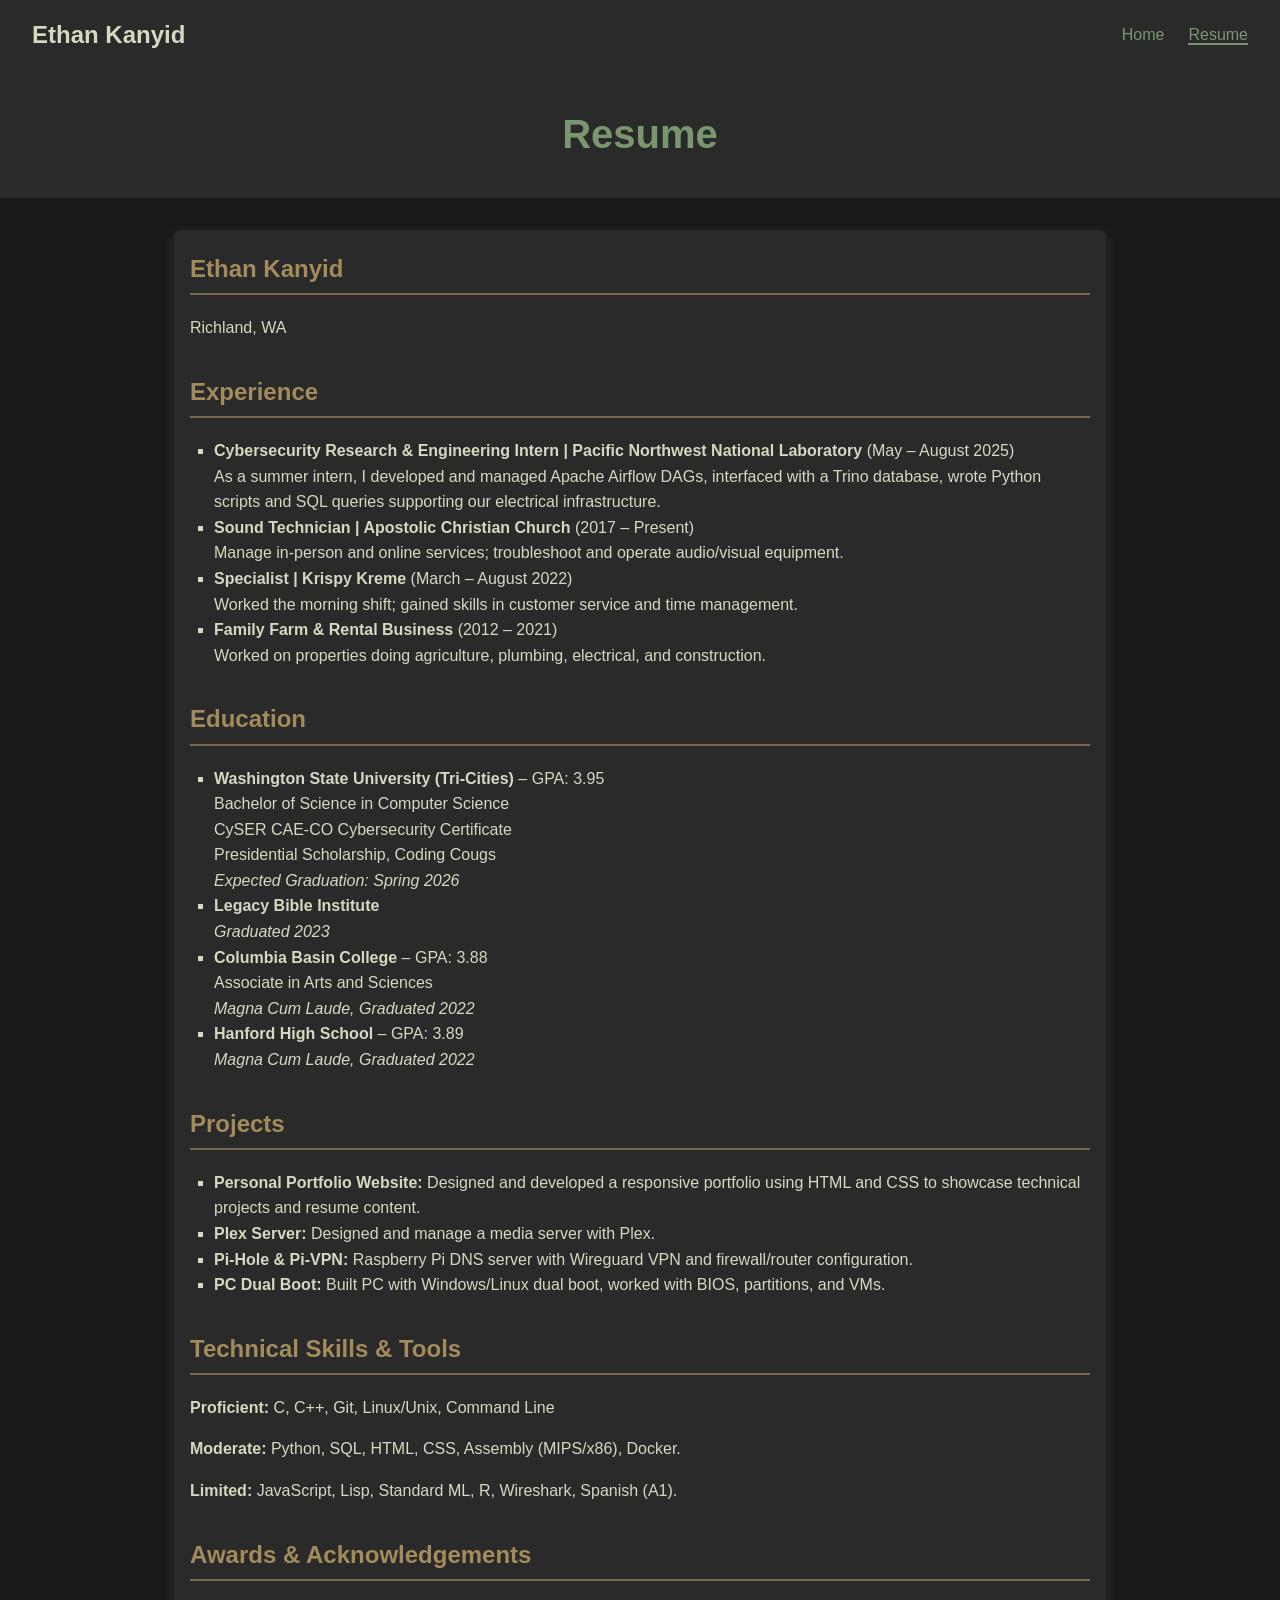
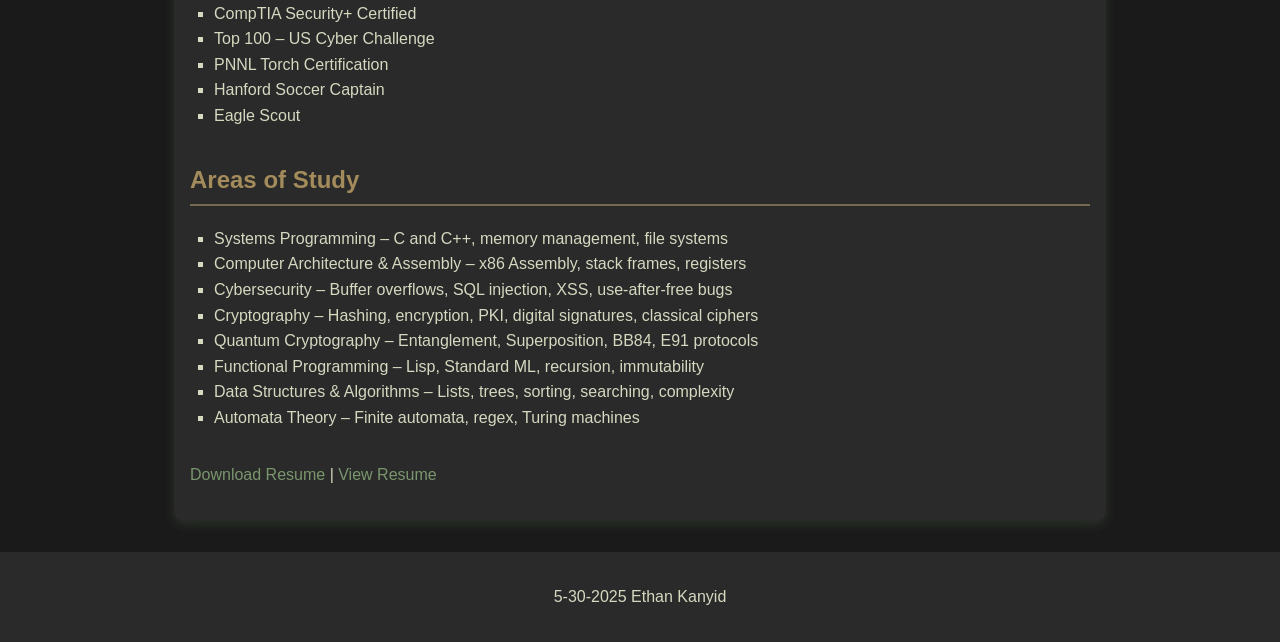
==== commit 519ae8ca: "Update resume.html" ====
--- a/resume.html
+++ b/resume.html
@@ -38,13 +38,13 @@
                 <ul>
                     <li>
                         <strong
-                            >Cybersecurity Research Intern | Pacific Northwest
+                            >Cybersecurity Research & Engineering Intern | Pacific Northwest
                             National Laboratory</strong
                         >
                         (May – August 2025)<br />
                         As a summer intern, I developed and managed Apache
                         Airflow DAGs, interfaced with a Trino database, wrote
-                        Python scripts and SQL queries in support of the U.S.
+                        Python scripts and SQL queries supporting our
                         electrical infrastructure.
                     </li>
                     <li>
